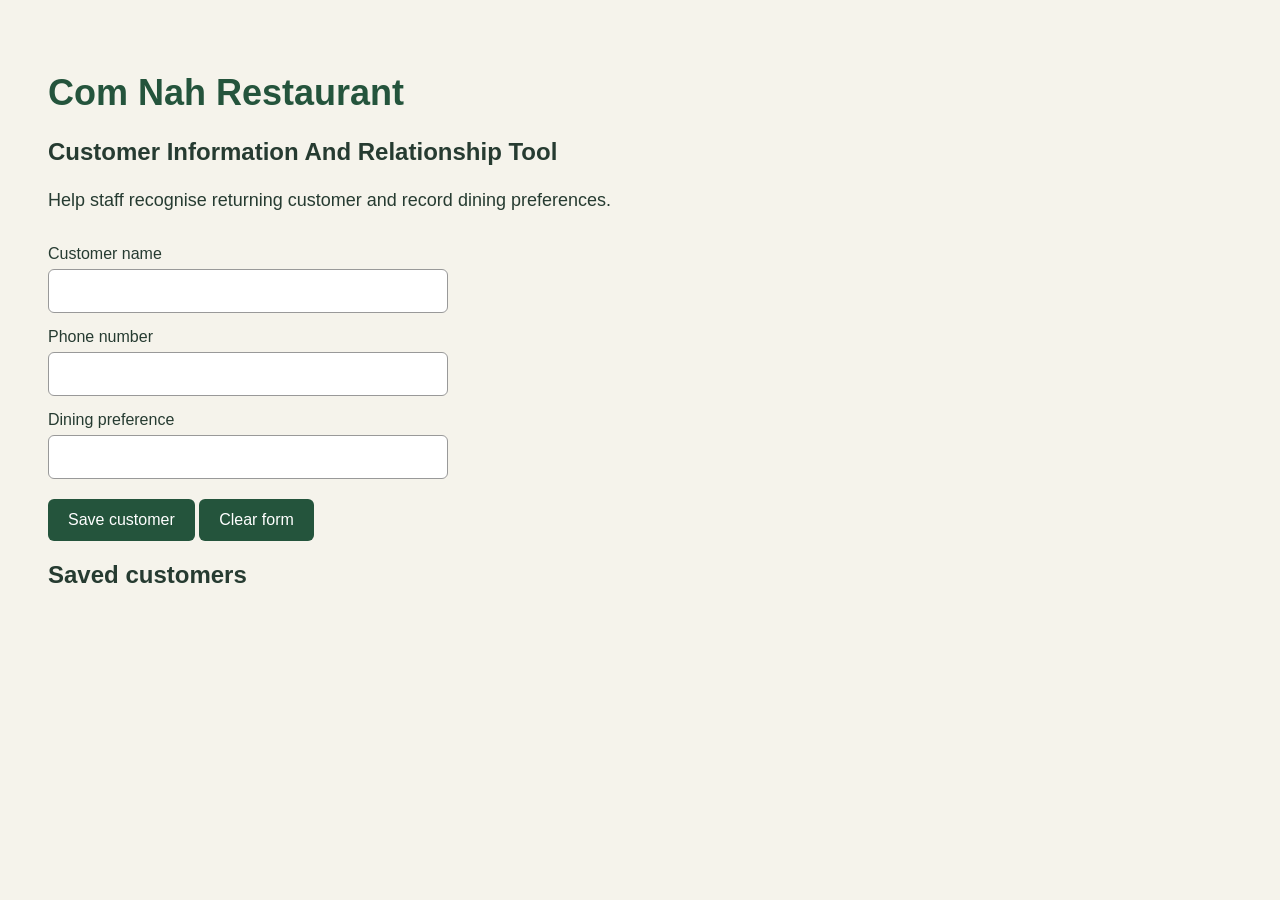
==== index.html @ 753cbdad "Add customer form and saved customer display" ====
<!DOCTYPE html>
<html lang="en">
<head>
    <meta charset="UTF-8">
    <meta name="viewport" content="width=device-width, initial-scale=1.0">
    <title>Com Nah Customer Tool</title>
    <link rel="stylesheet" href="style.css">
</head>
<body>
    <h1>Com Nah Restaurant</h1>
    <h2>Customer Information And Relationship Tool</h2>
    <p>Help staff recognise returning customer and record dining preferences.</p>
<form>
    <label for="customer-name">Customer name</label>
    <input type="text" id="customer-name" name="customerName">
    <label for="customer-phone">Phone number</label>
    <input type="tel" id="customer-phone" name="customerPhone">
    <label for="customer-preference">Dining preference</label>
    <input type="text" id="customer-preference" name="customerPreference">
    <button type="button" id="save-customer">Save customer</button>
    <button type="reset">Clear form</button>
</form>
<h2>Saved customers</h2>
<ul id="customer-list"></ul>
<script src="script.js"></script>
</body>
</html>
---- style.css ----
body {
    font-family: Arial, sans-serif;
    background-color: #f5f3eb;
    color: #263b31;
    padding: 40px;
}

h1 {
    color: #24543c;
    font-size: 36px;
}

h2 {
    font-size: 24px;
}

p {
    font-size: 18px;
    line-height: 1.6;
}
form {
    max-width: 400px;
    margin-top: 30px;
}

label {
    display: block;
    margin-top: 15px;
    margin-bottom: 6px;
}

input {
    box-sizing: border-box;
    width: 100%;
    padding: 12px;
    border: 1px solid #999;
    border-radius: 6px;
    font-size: 16px;
}
button {
    margin-top: 20px;
    padding: 12px 20px;
    background-color: #24543c;
    color: white;
    border: none;
    border-radius: 6px;
    font-size: 16px;
    cursor: pointer;
}
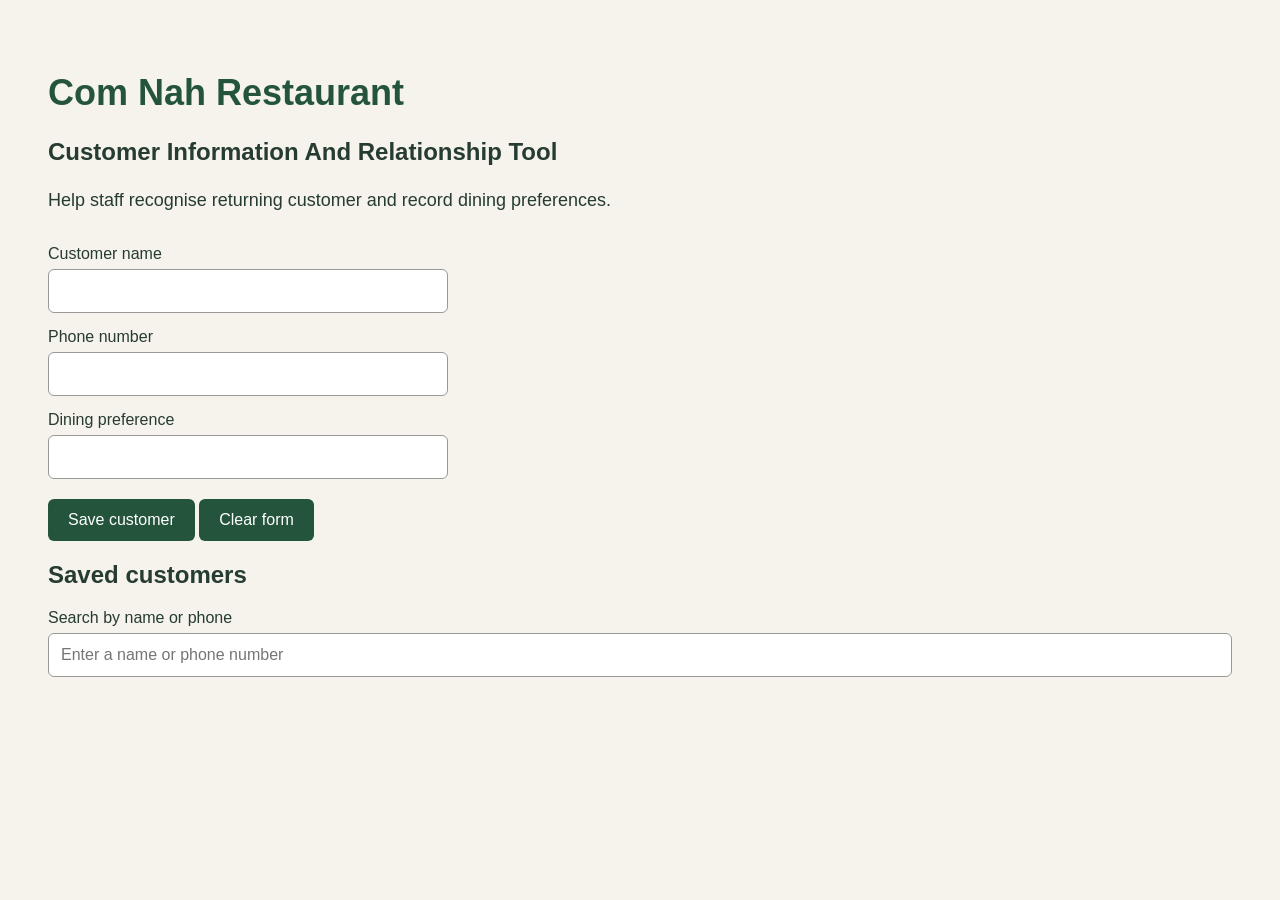
==== commit 0dbd8c61: "Add multiple customer storage and search" ====
--- a/index.html
+++ b/index.html
@@ -21,6 +21,9 @@
     <button type="reset">Clear form</button>
 </form>
 <h2>Saved customers</h2>
+<label for="customer-search">Search by name or phone</label>
+<input type="search" id="customer-search"
+       placeholder="Enter a name or phone number">
 <ul id="customer-list"></ul>
 <script src="script.js"></script>
 </body>
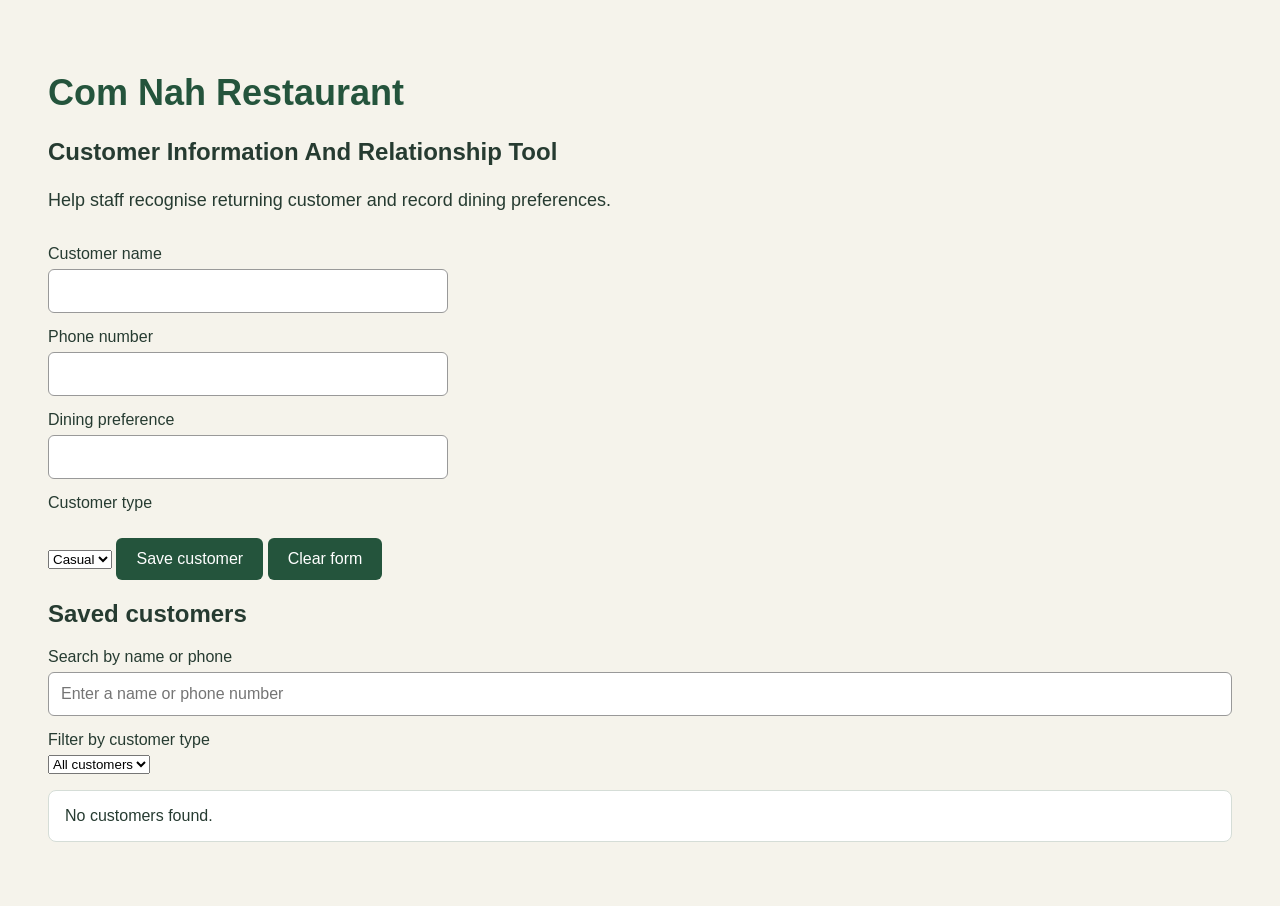
==== commit ccbb9ab2: "Add Customer types and VIP/Casual filter" ====
--- a/index.html
+++ b/index.html
@@ -17,6 +17,11 @@
     <input type="tel" id="customer-phone" name="customerPhone">
     <label for="customer-preference">Dining preference</label>
     <input type="text" id="customer-preference" name="customerPreference">
+    <label for="customer-type">Customer type</label>
+    <select id="customer-type" name="customerType">
+        <option value="Casual">Casual</option>
+        <option value="VIP">VIP</option>
+    </select>
     <button type="button" id="save-customer">Save customer</button>
     <button type="reset">Clear form</button>
 </form>
@@ -24,6 +29,13 @@
 <label for="customer-search">Search by name or phone</label>
 <input type="search" id="customer-search"
        placeholder="Enter a name or phone number">
+       <label for="customer-type-filter">Filter by customer type</label>
+<select id="customer-type-filter">
+    <option value="All">All customers</option>
+    <option value="VIP">VIP</option>
+    <option value="Casual">Casual</option>
+    <option value="Unclassified">Unclassified</option>
+</select>
 <ul id="customer-list"></ul>
 <script src="script.js"></script>
 </body>
--- a/style.css
+++ b/style.css
@@ -46,4 +46,22 @@
     border-radius: 6px;
     font-size: 16px;
     cursor: pointer;
+}
+#customer-list {
+    list-style: none;
+    padding: 0;
+}
+
+#customer-list li {
+    background: white;
+    padding: 16px;
+    margin-bottom: 12px;
+    border: 1px solid #d5ddd7;
+    border-radius: 8px;
+}
+
+#customer-list button {
+    margin: 0 0 0 12px;
+    padding: 8px 12px;
+    font-size: 14px;
 }
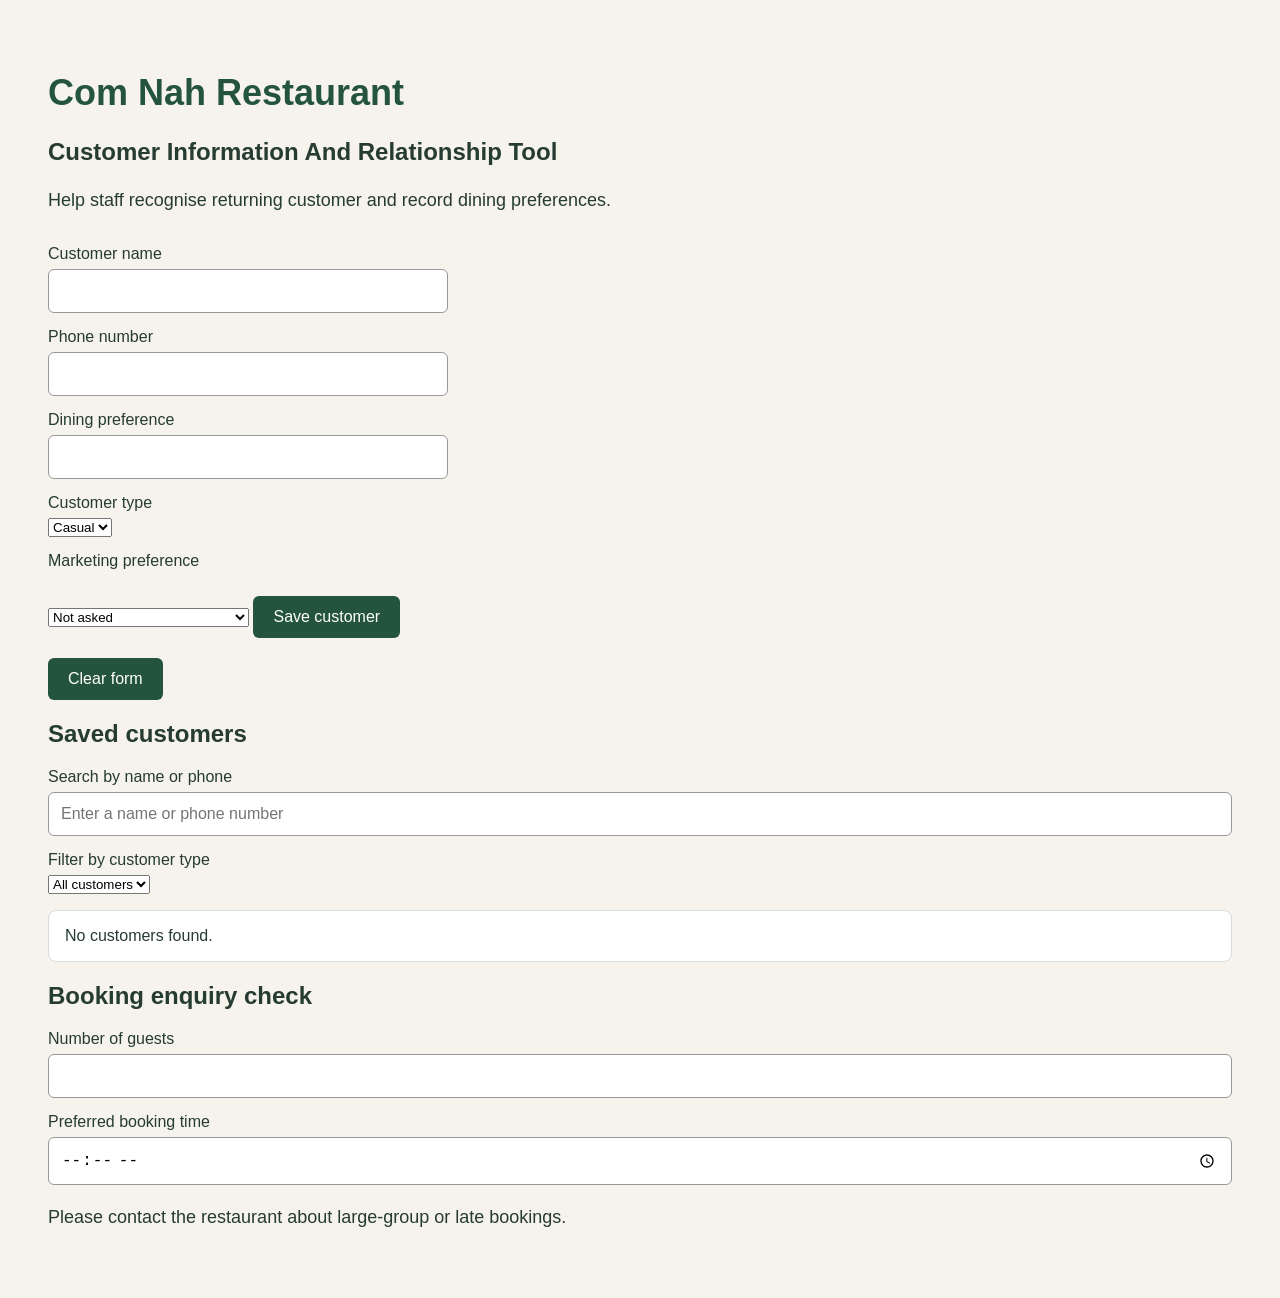
==== commit b83dfbb5: "Add Marketing preferences and booking enquiry fields" ====
--- a/index.html
+++ b/index.html
@@ -22,6 +22,12 @@
         <option value="Casual">Casual</option>
         <option value="VIP">VIP</option>
     </select>
+    <label for="customer-marketing">Marketing preference</label>
+    <select id="customer-marketing" name="customerMarketing">
+    <option value="Not asked">Not asked</option>
+    <option value="Opted out">Opted out — no marketing</option>
+    <option value="Opted in">Opted in — marketing allowed</option>
+    </select>
     <button type="button" id="save-customer">Save customer</button>
     <button type="reset">Clear form</button>
 </form>
@@ -37,6 +43,19 @@
     <option value="Unclassified">Unclassified</option>
 </select>
 <ul id="customer-list"></ul>
+<section>
+    <h2>Booking enquiry check</h2>
+
+    <label for="booking-guests">Number of guests</label>
+    <input type="number" id="booking-guests" min="1" step="1">
+
+    <label for="booking-time">Preferred booking time</label>
+    <input type="time" id="booking-time">
+
+    <p id="booking-notice" role="status">
+        Please contact the restaurant about large-group or late bookings.
+    </p>
+</section>
 <script src="script.js"></script>
 </body>
 </html>   
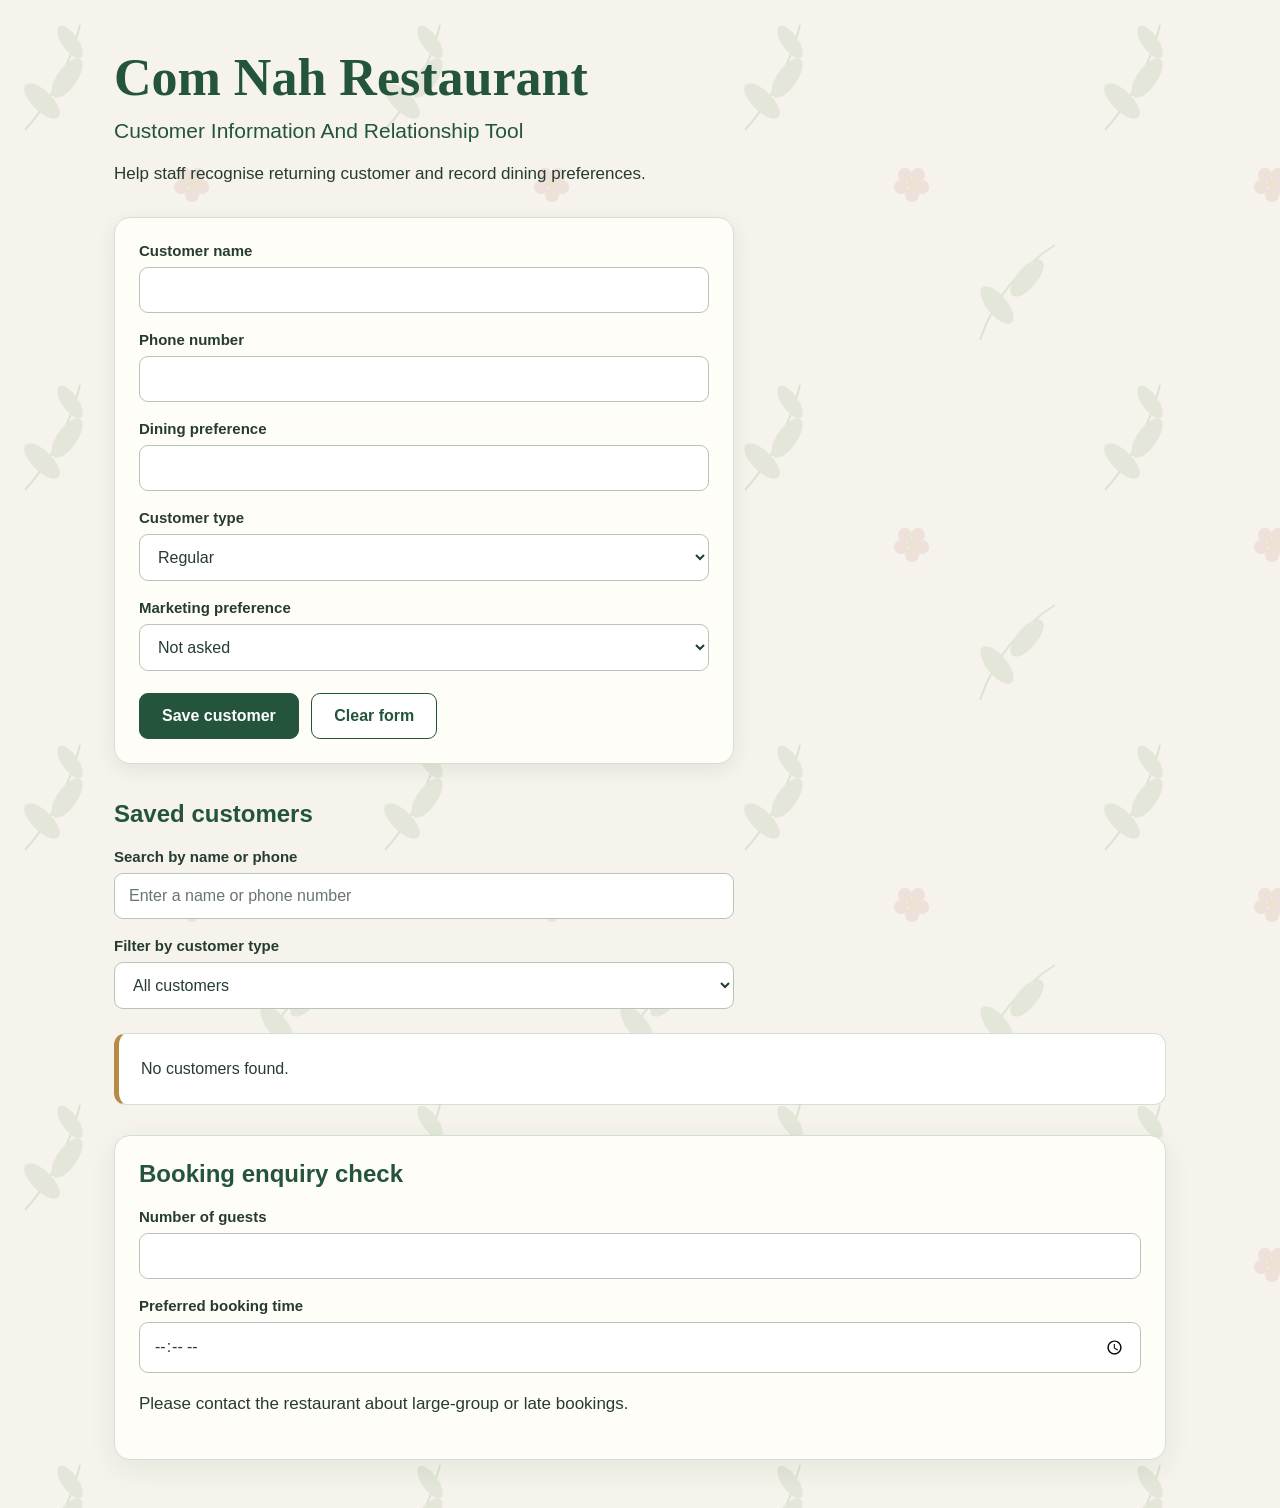
==== commit 21a34e64: "Change Casual to regular" ====
--- a/index.html
+++ b/index.html
@@ -19,7 +19,7 @@
     <input type="text" id="customer-preference" name="customerPreference">
     <label for="customer-type">Customer type</label>
     <select id="customer-type" name="customerType">
-        <option value="Casual">Casual</option>
+        <option value="Regular">Regular</option>
         <option value="VIP">VIP</option>
     </select>
     <label for="customer-marketing">Marketing preference</label>
@@ -39,7 +39,7 @@
 <select id="customer-type-filter">
     <option value="All">All customers</option>
     <option value="VIP">VIP</option>
-    <option value="Casual">Casual</option>
+    <option value"Regular">Regular</option>
     <option value="Unclassified">Unclassified</option>
 </select>
 <ul id="customer-list"></ul>
--- a/style.css
+++ b/style.css
@@ -1,67 +1,185 @@
+* {
+    box-sizing: border-box;
+}
+
 body {
     font-family: Arial, sans-serif;
-    background-color: #f5f3eb;
+    background:
+        radial-gradient(circle at top right, #dce8d8, transparent 45%),
+        linear-gradient(135deg, #faf7ef, #eee9db);
     color: #263b31;
-    padding: 40px;
+    max-width: 1100px;
+    margin: 0 auto;
+    padding: 48px 24px;
+    min-height: 100vh;
 }
 
 h1 {
     color: #24543c;
-    font-size: 36px;
+    font-family: Georgia, serif;
+    font-size: clamp(34px, 6vw, 52px);
+    margin: 0 0 12px;
 }
 
 h2 {
+    color: #24543c;
     font-size: 24px;
+    margin-top: 36px;
+}
+
+body > h2:first-of-type {
+    margin-top: 0;
+    font-size: 21px;
+    font-weight: normal;
 }
 
 p {
-    font-size: 18px;
-    line-height: 1.6;
+    font-size: 17px;
+    line-height: 1.7;
 }
+
+form,
+section {
+    background: #ffffff;
+    border: 1px solid #dce3d9;
+    border-radius: 18px;
+    padding: 28px;
+    margin-top: 28px;
+    box-shadow: 0 8px 28px rgba(36, 84, 60, 0.08);
+}
+
 form {
-    max-width: 400px;
-    margin-top: 30px;
+    max-width: 620px;
+    border-top: 5px solid #b68b47;
+}
+
+section h2 {
+    margin-top: 0;
 }
 
 label {
     display: block;
-    margin-top: 15px;
-    margin-bottom: 6px;
+    font-size: 15px;
+    font-weight: bold;
+    margin-top: 18px;
+    margin-bottom: 8px;
 }
 
-input {
-    box-sizing: border-box;
+form label:first-child {
+    margin-top: 0;
+}
+
+input,
+select {
+    display: block;
     width: 100%;
-    padding: 12px;
-    border: 1px solid #999;
-    border-radius: 6px;
-    font-size: 16px;
+    padding: 13px 14px;
+    border: 1px solid #b7c4b9;
+    border-radius: 9px;
+    background-color: #fff;
+    color: #263b31;
+    font: inherit;
+    min-height: 46px;
 }
+
+input::placeholder {
+    color: #68766c;
+}
+
+input:focus,
+select:focus {
+    border-color: #24543c;
+    outline: 3px solid #dcebdc;
+    outline-offset: 2px;
+}
+
 button {
-    margin-top: 20px;
-    padding: 12px 20px;
+    margin-top: 22px;
+    padding: 13px 22px;
     background-color: #24543c;
     color: white;
-    border: none;
-    border-radius: 6px;
-    font-size: 16px;
+    border: 1px solid #24543c;
+    border-radius: 9px;
+    font: inherit;
+    font-weight: bold;
     cursor: pointer;
+    transition: background-color 0.2s ease;
 }
+
+button:hover {
+    background-color: #173d2a;
+}
+
+button:focus-visible {
+    outline: 3px solid #b68b47;
+    outline-offset: 3px;
+}
+
+button[type="reset"] {
+    background-color: #fff;
+    color: #24543c;
+    margin-left: 8px;
+}
+
+button[type="reset"]:hover {
+    background-color: #edf3ec;
+}
+
+#customer-search,
+#customer-type-filter {
+    max-width: 620px;
+}
+
 #customer-list {
     list-style: none;
     padding: 0;
+    margin-top: 24px;
 }
 
 #customer-list li {
-    background: white;
-    padding: 16px;
-    margin-bottom: 12px;
+    background: #fff;
+    padding: 22px;
+    margin-bottom: 14px;
     border: 1px solid #d5ddd7;
-    border-radius: 8px;
+    border-left: 5px solid #b68b47;
+    border-radius: 12px;
+    line-height: 1.6;
+}
+    /* Soft leaves and flowers on the cream background */
+body {
+    background-color: #f5f3eb;
+    background-image: url("data:image/svg+xml,%3Csvg xmlns='http://www.w3.org/2000/svg' width='360' height='360' viewBox='0 0 360 360'%3E%3Cg opacity='.18'%3E%3Cpath d='M25 130Q65 85 80 25M260 340Q280 280 335 245' fill='none' stroke='%23718d65' stroke-width='2'/%3E%3Cg fill='%238ca77d'%3E%3Cellipse cx='42' cy='101' rx='10' ry='23' transform='rotate(-45 42 101)'/%3E%3Cellipse cx='67' cy='78' rx='10' ry='23' transform='rotate(35 67 78)'/%3E%3Cellipse cx='70' cy='42' rx='8' ry='19' transform='rotate(-35 70 42)'/%3E%3Cellipse cx='277' cy='305' rx='10' ry='23' transform='rotate(-40 277 305)'/%3E%3Cellipse cx='307' cy='278' rx='10' ry='23' transform='rotate(40 307 278)'/%3E%3C/g%3E%3Cg fill='%23c58c83'%3E%3Ccircle cx='185' cy='175' r='7'/%3E%3Ccircle cx='198' cy='175' r='7'/%3E%3Ccircle cx='181' cy='187' r='7'/%3E%3Ccircle cx='202' cy='187' r='7'/%3E%3Ccircle cx='192' cy='195' r='7'/%3E%3C/g%3E%3Ccircle cx='192' cy='184' r='5' fill='%23b99a50'/%3E%3C/g%3E%3C/svg%3E");
+    background-repeat: repeat;
 }
 
-#customer-list button {
-    margin: 0 0 0 12px;
-    padding: 8px 12px;
-    font-size: 14px;
-}+/* Keep the form clear against the pattern */
+form {
+    background-color: #fffdf8;
+    padding: 24px;
+    border: 1px solid #d5ddd7;
+    border-radius: 16px;
+    box-shadow: 0 6px 20px rgba(38, 59, 49, 0.08);
+    box-sizing: border-box;
+    width: 100%;
+}
+
+/* Give the booking section its own card */
+section {
+    background-color: #fffdf8;
+    padding: 24px;
+    margin-top: 30px;
+    border: 1px solid #d5ddd7;
+    border-radius: 16px;
+}
+
+/* Comfortable spacing on smaller screens */
+@media (max-width: 600px) {
+    body {
+        padding: 16px;
+    }
+
+    form,
+    section {
+        padding: 18px;
+    }
+}
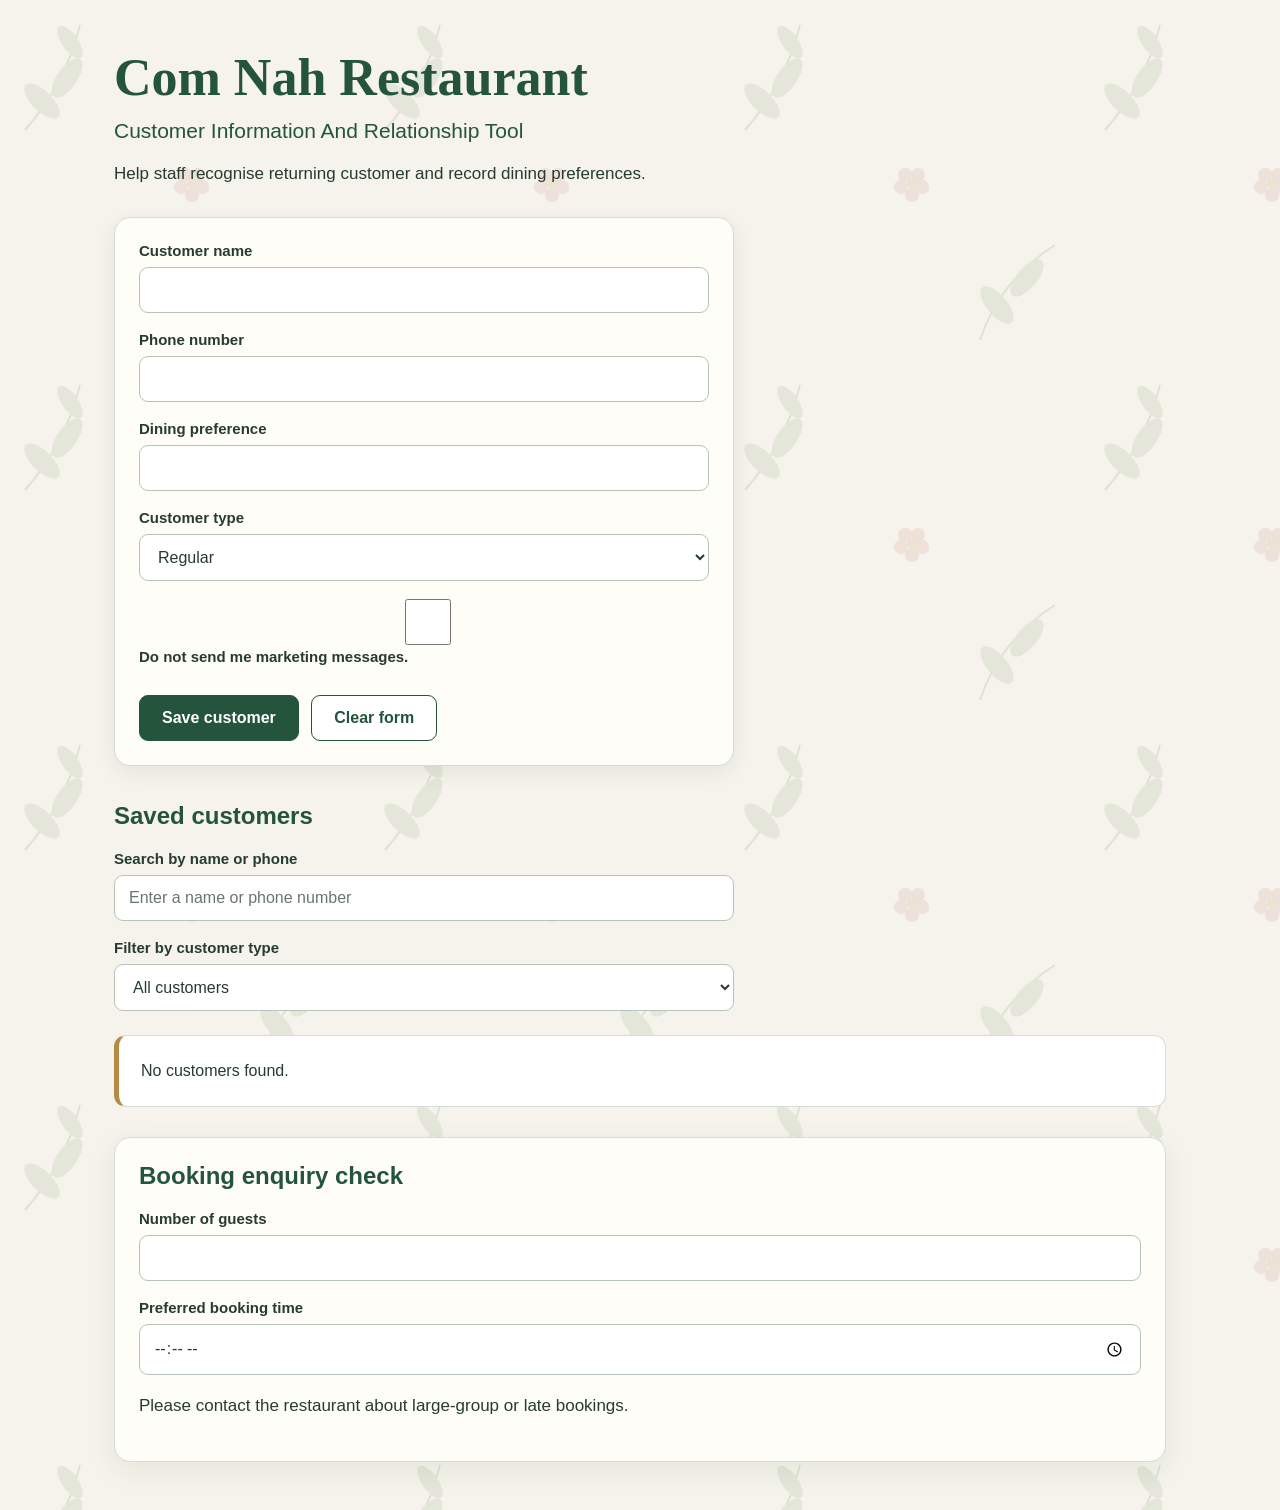
==== commit 902c12a6: "Add Marketing opt out checkbox" ====
--- a/index.html
+++ b/index.html
@@ -22,12 +22,11 @@
         <option value="Regular">Regular</option>
         <option value="VIP">VIP</option>
     </select>
-    <label for="customer-marketing">Marketing preference</label>
-    <select id="customer-marketing" name="customerMarketing">
-    <option value="Not asked">Not asked</option>
-    <option value="Opted out">Opted out — no marketing</option>
-    <option value="Opted in">Opted in — marketing allowed</option>
-    </select>
+    
+    <label class="consent-option">
+    <input type="checkbox" id="marketing-opt-out">
+    Do not send me marketing messages.
+    </label>
     <button type="button" id="save-customer">Save customer</button>
     <button type="reset">Clear form</button>
 </form>
